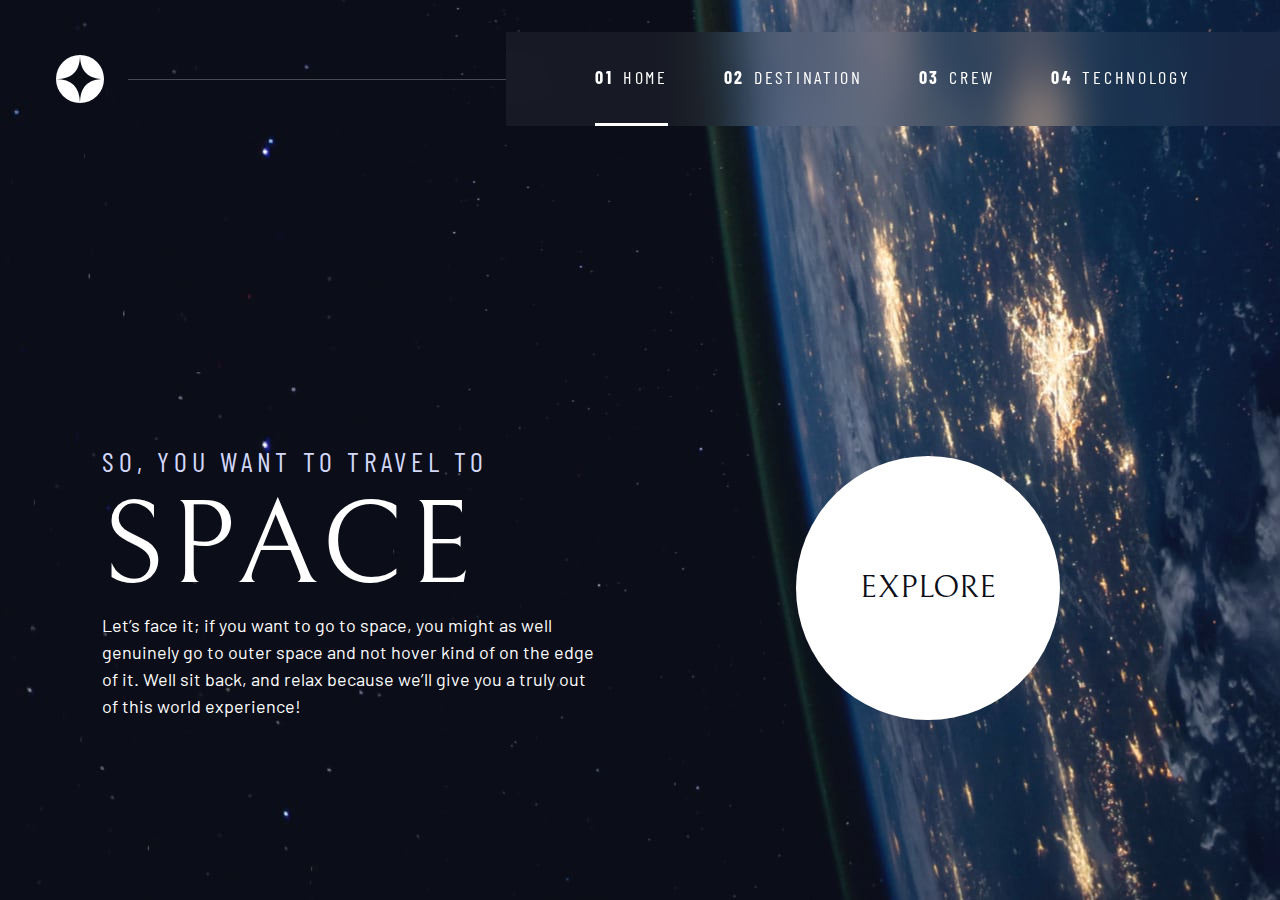
==== index.html @ fc53fc70 "Publish" ====
<!DOCTYPE html>
<html lang="en">
    <head>
        <meta charset="UTF-8" />
        <meta name="viewport" content="width=device-width, initial-scale=1.0" />

        <link
            rel="icon"
            type="image/png"
            sizes="32x32"
            href="./assets/favicon-32x32.png"
        />
        <link rel="preconnect" href="https://fonts.googleapis.com" />
        <link rel="preconnect" href="https://fonts.gstatic.com" crossorigin />
        <link
            href="https://fonts.googleapis.com/css2?family=Barlow+Condensed:wght@400;700&family=Bellefair&family=Barlow:wght@400;700&display=swap"
            rel="stylesheet"
        />

        <link rel="stylesheet" href="index.css" />
        <title>Frontend Mentor | Space tourism website</title>

        <script src="index.js" defer></script>
    </head>
    <body class="home">
        <a class="skip-to-content sr-only" href="#main">Skip to content</a>
        <header class="primary-header flex">
            <div>
                <img
                    src="./assets/shared/logo.svg"
                    alt="space tourism logo"
                    class="logo"
                />
            </div>
            <button
                class="mobile-nav-toggle"
                aria-controls="primary-navigation"
            >
                <span class="sr-only" aria-expanded="false">Menu</span>
            </button>
            <nav>
                <ul
                    id="primary-navigation"
                    data-visible="false"
                    class="primary-navigation underline-indicators flex"
                >
                    <li class="active">
                        <a
                            class="ff-sans-cond uppercase text-white letter-spacing-2"
                            href="index.html"
                            ><span aria-hidden="true">01</span>Home</a
                        >
                    </li>
                    <li>
                        <a
                            class="ff-sans-cond uppercase text-white letter-spacing-2"
                            href="destination.html"
                            ><span aria-hidden="true">02</span>Destination</a
                        >
                    </li>
                    <li>
                        <a
                            class="ff-sans-cond uppercase text-white letter-spacing-2"
                            href="crew.html"
                            ><span aria-hidden="true">03</span>Crew</a
                        >
                    </li>
                    <li>
                        <a
                            class="ff-sans-cond uppercase text-white letter-spacing-2"
                            href="technology.html"
                            ><span aria-hidden="true">04</span>Technology</a
                        >
                    </li>
                </ul>
            </nav>
        </header>

        <main id="main" class="grid-container grid-container--home">
            <div>
                <h1
                    class="text-accent fs-500 letter-spacing-1 ff-sans-cond uppercase"
                >
                    So, you want to travel to
                    <span class="d-block fs-900 ff-serif text-white"
                        >Space</span
                    >
                </h1>

                <p>
                    Let’s face it; if you want to go to space, you might as well
                    genuinely go to outer space and not hover kind of on the
                    edge of it. Well sit back, and relax because we’ll give you
                    a truly out of this world experience!
                </p>
            </div>
            <div>
                <a
                    href="#"
                    class="large-button uppercase ff-serif text-dark bg-white"
                    >Explore</a
                >
            </div>
        </main>
    </body>
</html>
---- index.css ----
/* ------------------- */
/* Custom properties   */
/* ------------------- */

:root {
    /* colors */
    --clr-dark: 230 35% 7%;
    --clr-light: 231 77% 90%;
    --clr-white: 0 0% 100%;

    /* font-sizes */
    --fs-900: clamp(5rem, 8vw + 1rem, 9.375rem);
    --fs-800: 3.5rem;
    --fs-700: 1.5rem;
    --fs-600: 1rem;
    --fs-500: 1.75rem;
    --fs-400: 0.9375rem;
    --fs-300: 1rem;
    --fs-200: 0.875rem;

    /* font-families */
    --ff-serif: "Bellefair", serif;
    --ff-sans-cond: "Barlow Condensed", sans-serif;
    --ff-sans-normal: "Barlow", sans-serif;
}
@media (min-width: 35em) {
    :root {
        --fs-800: 5rem;
        --fs-700: 2.5rem;
        --fs-600: 1.5rem;
        --fs-400: 1rem;
    }
}

@media (min-width: 45em) {
    :root {
        --fs-800: 6.25rem;
        --fs-700: 3.5rem;
        --fs-600: 2rem;
        --fs-400: 1.125rem;
    }
}

/* ------------------- */
/* Reset               */
/* ------------------- */

/* https://piccalil.li/blog/a-modern-css-reset/ */

/* Box sizing */
*,
*::before,
*::after {
    box-sizing: border-box;
}

/* Reset margins */
body,
h1,
h2,
h3,
h4,
h5,
p,
figure,
picture {
    margin: 0;
}

h1,
h2,
h3,
h4,
h5,
h6,
p {
    font-weight: 400;
}

/* set up the body */
body {
    font-family: var(--ff-sans-normal);
    font-size: var(--fs-400);
    color: hsl(var(--clr-white));
    background-color: hsl(var(--clr-dark));
    line-height: 1.5;
    min-height: 100vh;

    display: grid;
    grid-template-rows: min-content 1fr;

    overflow-x: hidden;
}

/* make images easier to work with */
img,
picture {
    max-width: 100%;
    display: block;
}

/* make form elements easier to work with */
input,
button,
textarea,
select {
    font: inherit;
}

/* remove animations for people who've turned them off */
@media (prefers-reduced-motion: reduce) {
    *,
    *::before,
    *::after {
        animation-duration: 0.01ms !important;
        animation-iteration-count: 1 !important;
        transition-duration: 0.01ms !important;
        scroll-behavior: auto !important;
    }
}

/* ------------------- */
/* Utility classes     */
/* ------------------- */

/* general */

.flex {
    display: flex;
    gap: var(--gap, 1rem);
}

.grid {
    display: grid;
    gap: var(--gap, 1rem);
}

.d-block {
    display: block;
}

.flow > *:where(:not(:first-child)) {
    margin-top: var(--flow-space, 1rem);
}

.container {
    padding-inline: 2em;
    margin-inline: auto;
    max-width: 80rem;
}

.grid-container {
    text-align: center;
    display: grid;
    place-items: center;
    padding-inline: 1rem;
}

.grid-container * {
    max-width: 50ch;
}

@media (min-width: 45em) {
    .grid-container {
        text-align: left;
        column-gap: var(--container-gap, 2rem);
        grid-template-columns:
            minmax(2rem, 1fr) minmax(0, 40rem) minmax(0, 40rem)
            minmax(2rem, 1fr);
    }
    .grid-container > *:first-child {
        grid-column: 2;
    }

    .grid-container > *:last-child {
        grid-column: 3;
    }

    .grid-container--home {
        padding-bottom: max(6rem, 20vh);
        align-items: end;
    }
}

.sr-only {
    position: absolute;
    width: 1px;
    height: 1px;
    padding: 0;
    margin: -1px;
    overflow: hidden;
    clip: rect(0, 0, 0, 0);
    white-space: nowrap; /* added line */
    border: 0;
}

.skip-to-content:focus {
    position: relative;
    width: max-content;
    height: auto;
    clip: 0;
    background: white;
    color: black;
}

/* colors */

.bg-dark {
    background-color: hsl(var(--clr-dark));
}
.bg-accent {
    background-color: hsl(var(--clr-light));
}
.bg-white {
    background-color: hsl(var(--clr-white));
}

.text-dark {
    color: hsl(var(--clr-dark));
}
.text-accent {
    color: hsl(var(--clr-light));
}
.text-white {
    color: hsl(var(--clr-white));
}

/* typography */

.ff-serif {
    font-family: var(--ff-serif);
}
.ff-sans-cond {
    font-family: var(--ff-sans-cond);
}
.ff-sans-normal {
    font-family: var(--ff-sans-normal);
}

.letter-spacing-1 {
    letter-spacing: 4.75px;
}
.letter-spacing-2 {
    letter-spacing: 2.7px;
}
.letter-spacing-3 {
    letter-spacing: 2.35px;
}

.uppercase {
    text-transform: uppercase;
}

.fs-900 {
    font-size: var(--fs-900);
}
.fs-800 {
    font-size: var(--fs-800);
}
.fs-700 {
    font-size: var(--fs-700);
}
.fs-600 {
    font-size: var(--fs-600);
}
.fs-500 {
    font-size: var(--fs-500);
}
.fs-400 {
    font-size: var(--fs-400);
}
.fs-300 {
    font-size: var(--fs-300);
}
.fs-200 {
    font-size: var(--fs-200);
}

.fs-900,
.fs-800,
.fs-700,
.fs-600 {
    line-height: 1.1;
}

.numbered-title {
    font-family: var(--ff-sans-cond);
    font-size: var(--fs-500);
    text-transform: uppercase;
    letter-spacing: 4.72px;
}

.numbered-title span {
    margin-right: 0.5em;
    font-weight: 700;
    color: hsl(var(--clr-white) / 0.25);
}

/* ------------------- */
/* Compontents         */
/* ------------------- */

.large-button {
    font-size: 2rem;
    position: relative;
    z-index: 1;
    display: inline-grid;
    place-items: center;
    padding: 0 2em;
    border-radius: 50%;
    aspect-ratio: 1;
    text-decoration: none;
}

.large-button::after {
    content: "";
    position: absolute;
    z-index: -1;
    width: 100%;
    height: 100%;
    background: hsl(var(--clr-white) / 0.1);
    border-radius: 50%;
    opacity: 0;
    transition: opacity 500ms linear, transform 750ms ease-in-out;
}

.large-button:hover::after,
.large-button:focus::after {
    opacity: 1;
    transform: scale(1.5);
}

/* primary nav*/
.logo {
    margin: 1.5rem clamp(1.5rem, 5vw, 3.5rem);
}

.primary-header {
    justify-content: space-between;
    align-items: center;
}

.primary-navigation {
    --gap: clamp(1.5rem, 5vw, 3.5rem);
    --underline-gap: 2rem;
    list-style: none;
    padding: 0;
    margin: 0;
    background: hsl(var(--clr-dark) / 0.95);
}

.primary-navigation a {
    text-decoration: none;
}

.primary-navigation a > span {
    font-weight: 700;
    margin-right: 0.5em;
}

.mobile-nav-toggle {
    display: none;
}

@supports (backdrop-filter: blur(1rem)) {
    .primary-navigation {
        background: hsl(var(--clr-white) / 0.05);
        backdrop-filter: blur(1.5rem);
    }
}

@media (max-width: 35rem) {
    .primary-navigation {
        --underline-gap: 0.5rem;
        list-style: none;
        padding: min(20rem, 15vh) 2rem;
        margin: 0;
        flex-direction: column;
        position: fixed;
        inset: 0 0 0 30%;
        z-index: 1000;
        transform: translateX(100%);
        transition: transform 500ms ease-in-out;
    }

    .primary-navigation[data-visible="true"] {
        transform: translateX(0%);
    }

    .primary-navigation.underline-indicators > .active {
        border: 0;
    }

    .mobile-nav-toggle {
        display: block;
        position: absolute;
        z-index: 2000;
        right: 1rem;
        top: 2rem;
        background: transparent;
        background-image: url(./assets/shared/icon-hamburger.svg);
        width: 1.5rem;
        aspect-ratio: 1;
        background-position: center center;
        background-repeat: no-repeat;
        border: 0;
    }

    .mobile-nav-toggle:focus-visible {
        outline: 5px solid white;
        outline-offset: 5px;
    }

    .mobile-nav-toggle[aria-expended="true"] {
        background-image: url(./assets/shared/icon-close.svg);
    }
}

@media (min-width: 35em) {
    .primary-navigation {
        padding-inline: clamp(3rem, 7vw, 7rem);
    }
}

@media (min-width: 35em) and (max-width: 44.99999em) {
    .primary-navigation a > span {
        display: none;
    }
}

@media (min-width: 45em) {
    .primary-navigation {
        margin-block: 2rem;
    }

    .primary-header::after {
        content: "";
        display: block;
        position: relative;
        height: 1px;
        background: hsl(var(--clr-white) / 0.25);
        width: 100%;
        order: 1;
        margin-right: -2.5rem;
    }

    nav {
        order: 2;
    }
}

.underline-indicators > * {
    cursor: pointer;
    padding: var(--underline-gap, 1rem) 0;
    border: 0;
    border-bottom: 0.2rem solid hsl(var(--clr-white) / 0);
}

.underline-indicators > *:hover,
.underline-indicators > *:focus {
    border-color: hsl(var(--clr-white) / 0.5);
}

.underline-indicators > .active,
.underline-indicators > [aria-selected="true"] {
    color: hsl(var(--clr-white) / 1);
    border-color: hsl(var(--clr-white) / 1);
}

.tab-list {
    --gap: 2rem;
}

.dot-indicators > * {
    cursor: pointer;
    border: 0;
    border-radius: 50%;
    padding: 0.5em;
    background-color: hsl(var(--clr-white) / 0.25);
}

.dot-indicators > *:hover,
.dot-indicators > *:focus {
    background-color: hsl(var(--clr-white) / 0.5);
}

.dot-indicators > [aria-selected="true"] {
    background-color: hsl(var(--clr-white) / 1);
}

.number-indicators > * {
    cursor: pointer;
    border: 1px solid hsl(var(--clr-white));
    background-color: hsl(var(--clr-dark));
    color: hsl(var(--clr-white) / 1);
    aspect-ratio: 1;
    border-radius: 50%;
    width: 50%;
}

.number-indicators > *:hover {
    background-color: hsl(var(--clr-white) / 0.25);
}
.number-indicators > [aria-selected="true"] {
    background-color: hsl(var(--clr-white) / 0.25);
}

/* page specific */
body {
    background-size: cover;
    background-position: bottom center;
}

/* home */
.home {
    background-image: url(./assets/home/background-home-mobile.jpg);
}

@media (min-width: 35rem) {
    .home {
        background-position: center center;
        background-image: url(./assets/home/background-home-tablet.jpg);
    }
}
@media (min-width: 45rem) {
    .home {
        background-image: url(./assets/home/background-home-desktop.jpg);
    }
}
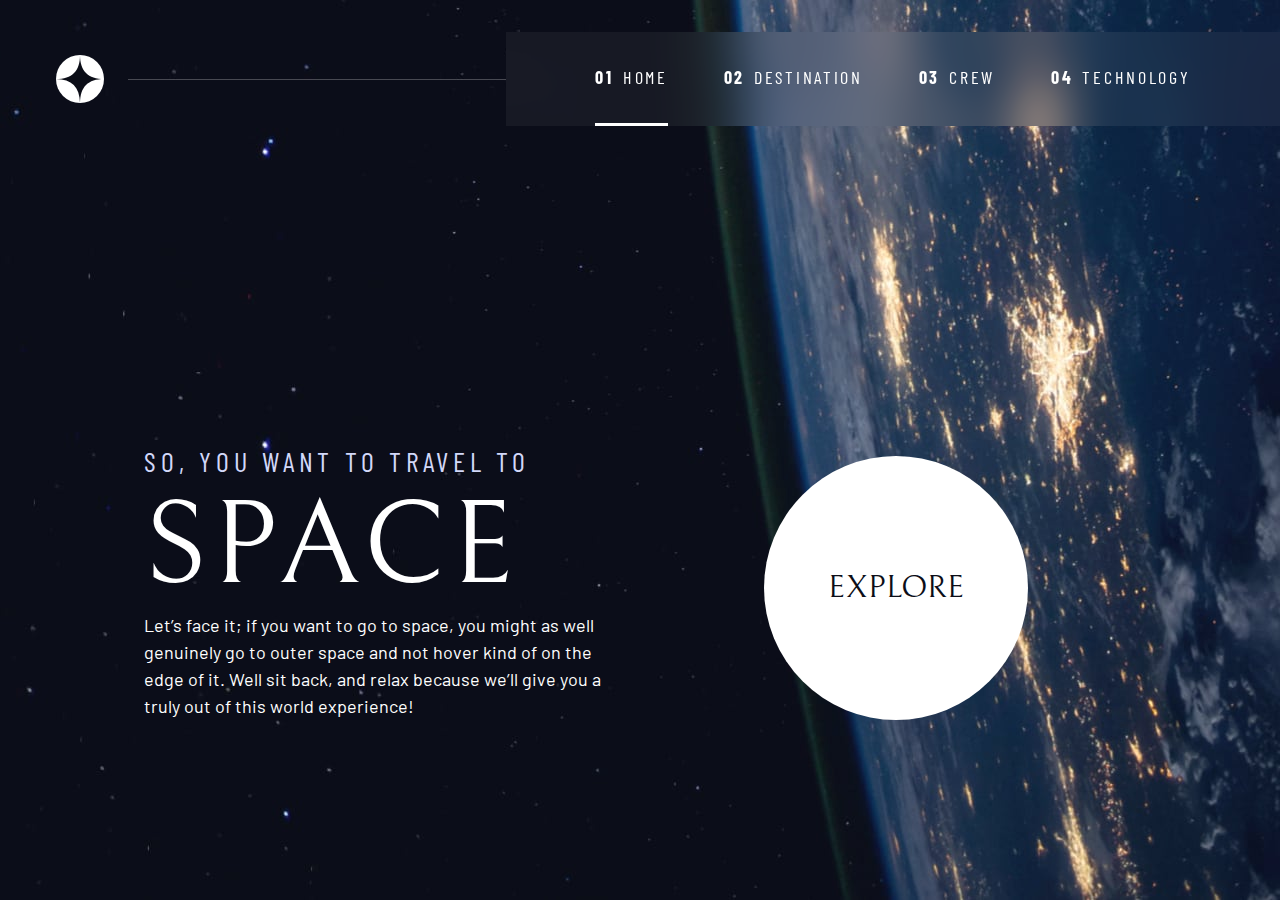
==== commit c335914e: "Crew" ====
--- a/index.html
+++ b/index.html
@@ -96,7 +96,7 @@
             </div>
             <div>
                 <a
-                    href="#"
+                    href="destination.html"
                     class="large-button uppercase ff-serif text-dark bg-white"
                     >Explore</a
                 >
--- a/index.css
+++ b/index.css
@@ -13,7 +13,7 @@
     --fs-800: 3.5rem;
     --fs-700: 1.5rem;
     --fs-600: 1rem;
-    --fs-500: 1.75rem;
+    --fs-500: 1rem;
     --fs-400: 0.9375rem;
     --fs-300: 1rem;
     --fs-200: 0.875rem;
@@ -23,20 +23,24 @@
     --ff-sans-cond: "Barlow Condensed", sans-serif;
     --ff-sans-normal: "Barlow", sans-serif;
 }
+
 @media (min-width: 35em) {
     :root {
         --fs-800: 5rem;
         --fs-700: 2.5rem;
         --fs-600: 1.5rem;
+        --fs-500: 1.25rem;
         --fs-400: 1rem;
     }
 }
 
 @media (min-width: 45em) {
     :root {
+        /* font-sizes */
         --fs-800: 6.25rem;
         --fs-700: 3.5rem;
         --fs-600: 2rem;
+        --fs-500: 1.75rem;
         --fs-400: 1.125rem;
     }
 }
@@ -94,7 +98,7 @@
 
 /* make images easier to work with */
 img,
-picture {
+picutre {
     max-width: 100%;
     display: block;
 }
@@ -143,43 +147,14 @@
     margin-top: var(--flow-space, 1rem);
 }
 
+.flow--space-small {
+    --flow-space: 0.75rem;
+}
+
 .container {
     padding-inline: 2em;
     margin-inline: auto;
     max-width: 80rem;
-}
-
-.grid-container {
-    text-align: center;
-    display: grid;
-    place-items: center;
-    padding-inline: 1rem;
-}
-
-.grid-container * {
-    max-width: 50ch;
-}
-
-@media (min-width: 45em) {
-    .grid-container {
-        text-align: left;
-        column-gap: var(--container-gap, 2rem);
-        grid-template-columns:
-            minmax(2rem, 1fr) minmax(0, 40rem) minmax(0, 40rem)
-            minmax(2rem, 1fr);
-    }
-    .grid-container > *:first-child {
-        grid-column: 2;
-    }
-
-    .grid-container > *:last-child {
-        grid-column: 3;
-    }
-
-    .grid-container--home {
-        padding-bottom: max(6rem, 20vh);
-        align-items: end;
-    }
 }
 
 .sr-only {
@@ -194,13 +169,19 @@
     border: 0;
 }
 
+.skip-to-content {
+    position: absolute;
+    z-index: 9999;
+    background: hsl(var(--clr-white));
+    color: hsl(var(--clr-dark));
+    padding: 0.5em 1em;
+    margin-inline: auto;
+    transform: translateY(-100%);
+    transition: transform 250ms ease-in;
+}
+
 .skip-to-content:focus {
-    position: relative;
-    width: max-content;
-    height: auto;
-    clip: 0;
-    background: white;
-    color: black;
+    transform: translateY(0);
 }
 
 /* colors */
@@ -330,7 +311,8 @@
     transform: scale(1.5);
 }
 
-/* primary nav*/
+/* primary-header */
+
 .logo {
     margin: 1.5rem clamp(1.5rem, 5vw, 3.5rem);
 }
@@ -346,7 +328,8 @@
     list-style: none;
     padding: 0;
     margin: 0;
-    background: hsl(var(--clr-dark) / 0.95);
+    background: hsl(var(--clr-white) / 0.05);
+    backdrop-filter: blur(1.5rem);
 }
 
 .primary-navigation a {
@@ -362,29 +345,22 @@
     display: none;
 }
 
-@supports (backdrop-filter: blur(1rem)) {
-    .primary-navigation {
-        background: hsl(var(--clr-white) / 0.05);
-        backdrop-filter: blur(1.5rem);
-    }
-}
-
 @media (max-width: 35rem) {
     .primary-navigation {
         --underline-gap: 0.5rem;
+        position: fixed;
+        z-index: 1000;
+        inset: 0 0 0 30%;
         list-style: none;
         padding: min(20rem, 15vh) 2rem;
         margin: 0;
         flex-direction: column;
-        position: fixed;
-        inset: 0 0 0 30%;
-        z-index: 1000;
         transform: translateX(100%);
         transition: transform 500ms ease-in-out;
     }
 
     .primary-navigation[data-visible="true"] {
-        transform: translateX(0%);
+        transform: translateX(0);
     }
 
     .primary-navigation.underline-indicators > .active {
@@ -399,21 +375,21 @@
         top: 2rem;
         background: transparent;
         background-image: url(./assets/shared/icon-hamburger.svg);
+        background-repeat: no-repeat;
+        background-position: center;
         width: 1.5rem;
         aspect-ratio: 1;
-        background-position: center center;
-        background-repeat: no-repeat;
         border: 0;
+    }
+
+    .mobile-nav-toggle[aria-expanded="true"] {
+        background-image: url(./assets/shared/icon-close.svg);
     }
 
     .mobile-nav-toggle:focus-visible {
         outline: 5px solid white;
         outline-offset: 5px;
     }
-
-    .mobile-nav-toggle[aria-expended="true"] {
-        background-image: url(./assets/shared/icon-close.svg);
-    }
 }
 
 @media (min-width: 35em) {
@@ -422,38 +398,39 @@
     }
 }
 
-@media (min-width: 35em) and (max-width: 44.99999em) {
+@media (min-width: 35em) and (max-width: 44.999em) {
     .primary-navigation a > span {
         display: none;
     }
 }
 
 @media (min-width: 45em) {
-    .primary-navigation {
-        margin-block: 2rem;
-    }
-
     .primary-header::after {
         content: "";
         display: block;
         position: relative;
         height: 1px;
+        width: 100%;
+        margin-right: -2.5rem;
         background: hsl(var(--clr-white) / 0.25);
-        width: 100%;
         order: 1;
-        margin-right: -2.5rem;
     }
 
     nav {
         order: 2;
     }
+
+    .primary-navigation {
+        margin-block: 2rem;
+    }
 }
 
 .underline-indicators > * {
     cursor: pointer;
-    padding: var(--underline-gap, 1rem) 0;
+    padding: var(--underline-gap, 0.5rem) 0;
     border: 0;
     border-bottom: 0.2rem solid hsl(var(--clr-white) / 0);
+    background-color: transparent;
 }
 
 .underline-indicators > *:hover,
@@ -488,29 +465,13 @@
     background-color: hsl(var(--clr-white) / 1);
 }
 
-.number-indicators > * {
-    cursor: pointer;
-    border: 1px solid hsl(var(--clr-white));
-    background-color: hsl(var(--clr-dark));
-    color: hsl(var(--clr-white) / 1);
-    aspect-ratio: 1;
-    border-radius: 50%;
-    width: 50%;
-}
-
-.number-indicators > *:hover {
-    background-color: hsl(var(--clr-white) / 0.25);
-}
-.number-indicators > [aria-selected="true"] {
-    background-color: hsl(var(--clr-white) / 0.25);
-}
-
-/* page specific */
+/* ----------------------------- */
+/* Page specific background      */
+/* ----------------------------- */
 body {
     background-size: cover;
     background-position: bottom center;
 }
-
 /* home */
 .home {
     background-image: url(./assets/home/background-home-mobile.jpg);
@@ -522,8 +483,214 @@
         background-image: url(./assets/home/background-home-tablet.jpg);
     }
 }
+
 @media (min-width: 45rem) {
     .home {
         background-image: url(./assets/home/background-home-desktop.jpg);
     }
 }
+
+/* destination */
+.destination {
+    background-image: url(./assets/destination/background-destination-mobile.jpg);
+}
+
+@media (min-width: 35rem) {
+    .destination {
+        background-position: center center;
+        background-image: url(./assets/destination/background-destination-tablet.jpg);
+    }
+}
+
+@media (min-width: 45rem) {
+    .destination {
+        background-image: url(./assets/destination/background-destination-desktop.jpg);
+    }
+}
+
+/* crew */
+.crew {
+    background-image: url(./assets/home/background-crew-mobile.jpg);
+}
+
+@media (min-width: 35rem) {
+    .crew {
+        background-position: center center;
+        background-image: url(./assets/crew/background-crew-tablet.jpg);
+    }
+}
+
+@media (min-width: 45rem) {
+    .crew {
+        background-image: url(./assets/crew/background-crew-desktop.jpg);
+    }
+}
+
+/* ----------------------------- */
+/* Layout                        */
+/* ----------------------------- */
+
+.grid-container {
+    text-align: center;
+    display: grid;
+    place-items: center;
+    padding-inline: 1rem;
+    padding-bottom: 4rem;
+}
+
+.grid-container p:not([class]) {
+    max-width: 50ch;
+}
+
+.numbered-title {
+    grid-area: title;
+}
+
+/* destination layout */
+
+.grid-container--destination {
+    --flow-space: 2rem;
+    grid-template-areas:
+        "title"
+        "image"
+        "tabs"
+        "content";
+}
+
+.grid-container--destination > picture {
+    grid-area: image;
+    max-width: 60%;
+    align-self: start;
+}
+
+.grid-container--destination > .tab-list {
+    grid-area: tabs;
+}
+
+.grid-container--destination > .destination-info {
+    grid-area: content;
+}
+
+.destination-meta {
+    flex-direction: column;
+    border-top: 1px solid hsl(var(--clr-white) / 0.1);
+    padding-top: 2.5rem;
+    margin-top: 2.5rem;
+}
+
+.destination-meta p {
+    font-size: 1.75rem;
+}
+
+/* crew layout */
+
+.grid-container--crew {
+    --flow-space: 2rem;
+    grid-template-areas:
+        "title"
+        "image"
+        "tabs"
+        "content";
+}
+
+.grid-container--crew > picture {
+    grid-area: image;
+    max-width: 60%;
+    border-bottom: 1px solid hsl(var(--clr-white) / 0.1);
+}
+
+.grid-container--crew > .dot-indicators {
+    grid-area: tabs;
+}
+
+.grid-container--crew > .crew-details {
+    grid-area: content;
+}
+
+.crew-details h2 {
+    color: hsl(var(--clr-white) / 0.5);
+}
+
+@media (min-width: 35em) {
+    .numbered-title {
+        justify-self: start;
+        margin-top: 2rem;
+    }
+
+    .destination-meta {
+        flex-direction: row;
+        justify-content: space-evenly;
+    }
+
+    .grid-container--crew {
+        padding-bottom: 0;
+        grid-template-areas:
+            "title"
+            "content"
+            "tabs"
+            "image";
+    }
+}
+
+@media (min-width: 45em) {
+    .grid-container {
+        text-align: left;
+        column-gap: var(--container-gap, 2rem);
+        grid-template-columns: minmax(1rem, 1fr) repeat(2, minmax(0, 30rem)) minmax(
+                1rem,
+                1fr
+            );
+    }
+
+    .grid-container--home {
+        padding-bottom: max(6rem, 20vh);
+        align-items: end;
+    }
+
+    .grid-container--home > *:first-child {
+        grid-column: 2;
+    }
+
+    .grid-container--home > *:last-child {
+        grid-column: 3;
+    }
+
+    .grid-container--destination {
+        justify-items: start;
+        align-content: start;
+        grid-template-areas:
+            ". title title ."
+            ". image tabs ."
+            ". image content .";
+    }
+
+    .grid-container--destination > picture {
+        max-width: 90%;
+    }
+
+    .destination-meta {
+        --gap: min(6vw, 6rem);
+        justify-content: start;
+    }
+
+    .grid-container--crew {
+        justify-items: start;
+        grid-template-columns:
+            minmax(1rem, 1fr) minmax(0, 37rem) minmax(0, 23rem)
+            minmax(1rem, 1fr);
+        grid-template-areas:
+            ". title title ."
+            ". content image ."
+            ". tabs image .";
+    }
+
+    .grid-container--crew > .dot-indicators {
+        justify-self: start;
+    }
+
+    .grid-container--crew > picture {
+        align-self: end;
+        max-width: 100%;
+        grid-column: span 2;
+    }
+}
